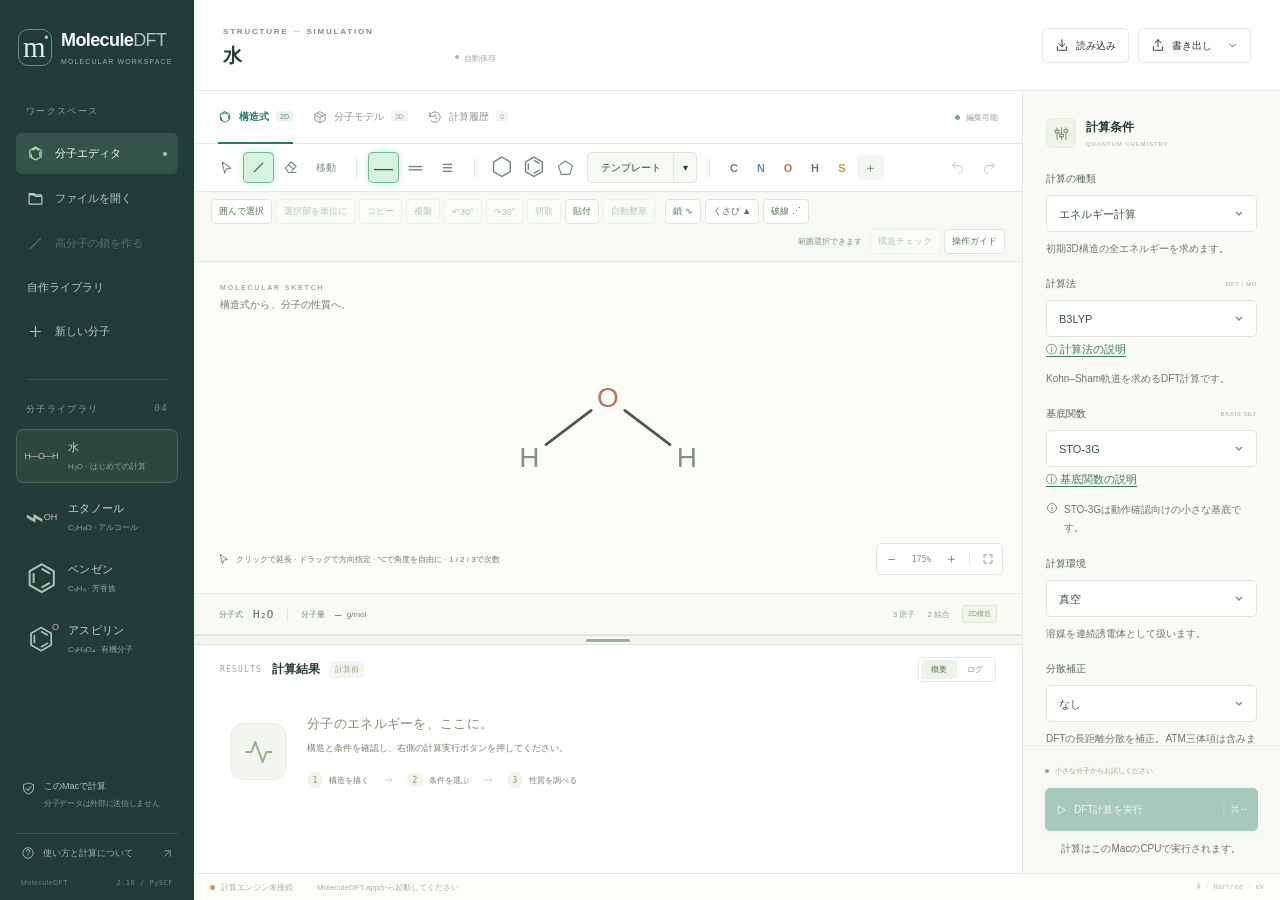
==== MoleculeDFT/web/index.html @ a533a26f "Import lab applications and remove redundant CRM recognition notice" ====
<!DOCTYPE html>
<html lang="ja">
<head>
  <meta charset="utf-8">
  <meta name="viewport" content="width=device-width,initial-scale=1">
  <title>MoleculeDFT</title>
  <link rel="stylesheet" href="style.css">
  <link rel="stylesheet" href="product.css">
</head>
<body>
  <div class="app-shell">
    <aside class="sidebar">
      <div class="brand"><div class="brand-mark">m<span>·</span></div><div>Molecule<span>DFT</span><small>MOLECULAR WORKSPACE</small></div></div>
      <div class="workspace-label">ワークスペース</div>
      <button class="nav-item active" id="workspaceButton"><i data-icon="hexagon"></i>分子エディタ<span class="nav-dot"></span></button>
      <button class="nav-item" id="openProjectButton"><i data-icon="folder"></i>ファイルを開く</button>
      <button class="nav-item" id="polymerButton"><i data-icon="bond"></i>高分子の鎖を作る</button>
      <button class="nav-item" id="newButton"><i data-icon="plus"></i>新しい分子</button>
      <div class="sidebar-rule"></div>
      <div class="workspace-label library-label">分子ライブラリ<span>04</span></div>
      <div class="examples">
        <button class="example active" data-example="water"><span class="example-structure water">H<span>—O—</span>H</span><span><strong>水</strong><small>H₂O · はじめての計算</small></span></button>
        <button class="example" data-example="ethanol"><span class="example-structure">⌁<b>OH</b></span><span><strong>エタノール</strong><small>C₂H₆O · アルコール</small></span></button>
        <button class="example" data-example="benzene"><span class="example-structure benzene">⌬</span><span><strong>ベンゼン</strong><small>C₆H₆ · 芳香族</small></span></button>
        <button class="example" data-example="aspirin"><span class="example-structure aspirin">⌬<b>O</b></span><span><strong>アスピリン</strong><small>C₉H₈O₄ · 有機分子</small></span></button>
      </div>
      <div class="sidebar-bottom"><div class="privacy-note"><i data-icon="shield"></i><span>このMacで計算<small>分子データは外部に送信しません</small></span></div><button id="helpButton" class="help-button"><i data-icon="help"></i>使い方と計算について<i data-icon="arrow-up-right"></i></button><div class="version-label">MoleculeDFT <span>2.10 / PySCF</span></div></div>
    </aside>
    <main class="workspace">
      <header class="topbar">
        <div class="document-title"><span class="eyebrow">STRUCTURE → SIMULATION</span><div><input id="moleculeName" aria-label="分子の名前" value="水" maxlength="70"><span class="save-status" id="saveStatus">自動保存</span></div></div>
        <div class="header-actions"><button class="button quiet" id="importButton"><i data-icon="import"></i>読み込み</button><div class="export-wrap"><button class="button quiet" id="exportButton"><i data-icon="export"></i>書き出し<i data-icon="chevron-down"></i></button><div class="popover hidden" id="exportMenu"><button data-export="project">プロジェクト (.json)</button><button data-export="mol">構造式 (.mol)</button><button data-export="xyz">3D座標 (.xyz)</button><button data-export="result">計算結果 (.json)</button></div></div></div>
      </header>
      <div class="workspace-body">
        <section class="editor-column">
          <div class="editor-tabs" role="tablist" aria-label="表示"><button id="tab-structure" class="editor-tab active" role="tab" aria-selected="true" data-tab="structure"><i data-icon="hexagon"></i>構造式<span>2D</span></button><button id="tab-model" class="editor-tab" role="tab" aria-selected="false" data-tab="model"><i data-icon="cube"></i>分子モデル<span>3D</span></button><button id="tab-history" class="editor-tab" role="tab" aria-selected="false" data-tab="history"><i data-icon="history"></i>計算履歴<span id="historyCount">0</span></button><div class="tab-trailing"><span class="live-dot"></span><span id="structureState">編集可能</span></div></div>
          <div class="drawing-toolbar" id="drawingToolbar">
            <div class="tool-group"><button class="tool active" data-tool="select" title="選択・移動 (V)" aria-label="選択・移動"><i data-icon="cursor"></i></button><button class="tool" data-tool="bond" title="結合を描く (B)" aria-label="結合を描く"><i data-icon="bond"></i></button><button class="tool" data-tool="erase" title="消去 (E)" aria-label="消去"><i data-icon="eraser"></i></button></div>
            <span class="toolbar-separator"></span><div class="tool-group bond-orders"><button class="tool active" data-order="1" title="単結合 (1)"><span class="bond-symbol">—</span></button><button class="tool" data-order="2" title="二重結合 (2)"><span class="bond-symbol">═</span></button><button class="tool" data-order="3" title="三重結合 (3)"><span class="bond-symbol">≡</span></button></div>
            <span class="toolbar-separator"></span><div class="tool-group"><button class="tool" data-tool="ring" title="六員環" aria-label="六員環"><span class="ring-symbol">⬡</span></button><button class="tool" data-tool="benzene" title="ベンゼン環" aria-label="ベンゼン環"><span class="ring-symbol">⌬</span></button></div>
            <span class="toolbar-separator"></span><div class="element-tools"><button class="element active" data-element="C">C</button><button class="element" data-element="N">N</button><button class="element" data-element="O">O</button><button class="element" data-element="H">H</button><button class="element" data-element="S">S</button><select id="elementSelect" aria-label="その他の元素"><option value="">＋</option><option>F</option><option>Cl</option><option>Br</option><option>I</option><option>P</option><option>B</option><option>Si</option></select></div>
            <div class="toolbar-spacer"></div><button class="tool" id="undoButton" title="取り消す (⌘Z)" aria-label="取り消す"><i data-icon="undo"></i></button><button class="tool" id="redoButton" title="やり直す (⇧⌘Z)" aria-label="やり直す"><i data-icon="redo"></i></button>
          </div>
          <div id="polymerBanner" class="polymer-banner hidden"><strong id="polymerSummary"></strong><span id="polymerDetail"></span><button id="editPolymerButton">重合度を変更</button></div>
          <div class="canvas-area" id="canvasArea">
            <div class="canvas-caption"><span class="eyebrow" id="canvasEyebrow">MOLECULAR SKETCH</span><span id="canvasDescription">構造式から、分子の性質へ。</span></div>
            <svg id="moleculeCanvas" xmlns="http://www.w3.org/2000/svg" role="img" aria-label="分子構造エディタ" tabindex="0"><g id="bondLayer"></g><g id="atomLayer"></g><g id="previewLayer"></g></svg>
            <canvas id="modelCanvas" class="hidden" aria-label="回転できる3D分子モデル"></canvas>
            <div id="modelEmpty" class="canvas-empty hidden"><div class="empty-icon"><i data-icon="cube"></i></div><h2>構造式を立体に。</h2><p>描いた分子から、計算の出発点となる<br>3D座標を生成します。</p><button class="button primary" id="prepareModelButton"><i data-icon="cube"></i>3D座標を生成</button></div>
            <div id="historyPanel" class="history-panel hidden"></div>
            <div class="canvas-empty hidden" id="emptyCanvas"><div class="empty-icon"><i data-icon="bond"></i></div><h2>ひとつの結合から。</h2><p>結合ツールでドラッグして分子を描くか、<br>ライブラリから分子を選んでください。</p><button class="button quiet" id="emptyImportButton">SMILESを読み込む<i data-icon="arrow-right"></i></button></div>
            <div class="selection-inspector hidden" id="selectionInspector"><span id="selectionLabel">C</span><label>形式電荷<select id="atomChargeSelect"><option value="-3">−3</option><option value="-2">−2</option><option value="-1">−1</option><option value="0">0</option><option value="1">+1</option><option value="2">+2</option><option value="3">+3</option></select></label><button class="tool" id="deleteSelectionButton" title="選択を削除"><i data-icon="trash"></i></button></div>
            <div class="canvas-bottom"><div class="canvas-hint" id="canvasHint"><i data-icon="cursor"></i>原子をドラッグで移動 · B で結合 · Space で移動</div><div class="zoom-controls"><button id="zoomOutButton" title="縮小">−</button><span id="zoomLabel">100%</span><button id="zoomInButton" title="拡大">＋</button><span></span><button id="fitButton" title="全体を表示" aria-label="全体を表示"><i data-icon="maximize"></i></button></div></div>
            <div class="model-legend hidden" id="modelLegend"><span><b style="background:#5d6c70"></b>C</span><span><b style="background:#e87567"></b>O</span><span><b style="background:#638acc"></b>N</span><span><b style="background:#fff;border:1px solid #aeb7b5"></b>H</span><em id="geometryLabel">力場で生成した初期構造</em></div>
          </div>
          <div class="molecule-strip"><div><span class="strip-label">分子式</span><strong id="formulaValue">H₂O</strong></div><span class="strip-divider"></span><div><span class="strip-label">分子量</span><strong id="massValue">—</strong><small>g/mol</small></div><div class="strip-right"><span id="atomCount">3 原子</span><span id="bondCount">2 結合</span><span class="structure-badge" id="moleculeBadge">2D構造</span></div></div>
          <div id="resultsDivider" class="results-divider" role="separator" tabindex="0" aria-label="描画領域と計算結果の境界" aria-orientation="horizontal" title="上下にドラッグして高さを変更 · ダブルクリックで元に戻す"><span></span></div>
          <section id="resultsPanel" class="results-panel" aria-label="計算結果">
            <div class="results-header"><div><span class="section-kicker">RESULTS</span><h2>計算結果</h2><span class="result-status" id="resultStatus">計算前</span></div><div class="result-switch"><button class="active" data-result-tab="summary">概要</button><button data-result-tab="log">ログ<span id="logIndicator"></span></button></div></div>
            <div id="resultSummary" class="result-summary"><div class="result-placeholder" id="resultPlaceholder"><div class="result-placeholder-icon"><i data-icon="wave"></i></div><div><h3>分子のエネルギーを、ここに。</h3><p>構造と条件を確認し、右側の計算実行ボタンを押してください。</p><div class="workflow-steps"><span><b>1</b>構造を描く</span><i data-icon="arrow-right"></i><span><b>2</b>条件を選ぶ</span><i data-icon="arrow-right"></i><span><b>3</b>性質を調べる</span></div></div></div><div id="resultCards" class="result-cards hidden"><div class="energy-card"><span class="metric-label">全エネルギー</span><strong id="energyValue">—</strong><span class="metric-unit">Hartree</span><small id="resultMethod">—</small></div><div class="property-card"><span class="metric-label">HOMO / LUMO ギャップ</span><div><strong id="gapValue">—</strong><span>eV</span></div><small id="orbitalValues">—</small><span class="metric-note">軌道エネルギー差（励起エネルギーではありません）</span></div><div class="property-card"><span class="metric-label">双極子モーメント</span><div><strong id="dipoleValue">—</strong><span>Debye</span></div><small id="resultTiming">—</small><button class="text-button" id="viewResultModel">計算した3D構造を見る<i data-icon="arrow-right"></i></button></div></div><div id="resultWarnings" class="result-warnings hidden"></div></div>
            <div id="resultLog" class="result-log hidden"><pre id="logContent">計算を開始すると、PySCFの実行ログが表示されます。</pre><button class="text-button" id="copyLogButton">ログをコピー</button></div>
          </section>
        </section>
        <aside class="settings-panel">
          <div class="settings-heading"><div class="settings-icon"><i data-icon="sliders"></i></div><div><h2>計算条件</h2><p>QUANTUM CHEMISTRY</p></div></div>
          <div class="settings-scroll"><div class="setting-block"><label for="taskSelect">計算の種類</label><select id="taskSelect"><option value="single">エネルギー計算</option><option value="optimize">構造最適化</option><option value="frequency">構造最適化 ＋ 振動解析</option></select><p class="field-hint" id="taskHint">初期3D構造の全エネルギーを求めます。</p></div><div class="setting-block"><label for="methodSelect">計算法<span>DFT / MO</span></label><select id="methodSelect"><optgroup label="DFT"><option>B3LYP</option><option>PBE</option><option>PBE0</option></optgroup><optgroup label="分子軌道法"><option value="HF">HF（Hartree–Fock）</option></optgroup></select><p class="field-hint" id="methodNote">Kohn–Sham軌道を求めるDFT計算です。</p></div><div class="setting-block"><label for="basisSelect">基底関数<span>BASIS SET</span></label><select id="basisSelect"><option value="sto-3g">STO-3G</option><option value="6-31g">6-31G</option><option value="6-31g(d)">6-31G(d)</option><option value="6-31+g(d)">6-31+G(d)</option><option value="def2-svp">def2-SVP</option><option value="def2-tzvp">def2-TZVP</option></select><div class="basis-note" id="basisNote"><i data-icon="info"></i>STO-3Gは動作確認向けの小さな基底です。</div></div><div class="setting-block"><label for="solventSelect">計算環境</label><select id="solventSelect"><option value="vacuum">真空</option><option value="water">水（IEF-PCM）</option><option value="thf">THF（IEF-PCM）</option><option value="toluene">トルエン（IEF-PCM）</option><option value="chloroform">クロロホルム（IEF-PCM）</option><option value="dmso">DMSO（IEF-PCM）</option></select><p class="field-hint">溶媒を連続誘電体として扱います。</p></div><div class="setting-block"><label for="dispersionSelect">分散補正</label><select id="dispersionSelect"><option value="none">なし</option><option value="d3bj2b">D3(BJ) · 二体項</option></select><p class="field-hint">DFTの長距離分散を補正。ATM三体項は含みません。</p></div><div class="settings-divider"></div><div class="setting-row"><div class="setting-block"><label for="chargeInput">全電荷</label><input id="chargeInput" type="number" value="0" min="-10" max="10" step="1"></div><div class="setting-block"><label for="multiplicityInput">スピン多重度</label><input id="multiplicityInput" type="number" value="1" min="1" max="11" step="1"></div></div><div class="spin-note">中性の閉殻分子は電荷 0・多重度 1。</div><details class="advanced-settings"><summary>詳細設定<i data-icon="chevron-down"></i></summary><div class="setting-block"><label for="threadsSelect">CPUスレッド数</label><select id="threadsSelect"><option value="1">1</option><option value="2" selected>2</option><option value="4">4</option><option value="8">8</option></select></div><div class="setting-row"><div class="setting-block"><label for="maxCyclesInput">SCF最大回数</label><input id="maxCyclesInput" type="number" value="100" min="10" max="500"></div><div class="setting-block"><label for="maxStepsInput">最適化最大回数</label><input id="maxStepsInput" type="number" value="50" min="1" max="200"></div></div></details><div class="calculation-note"><i data-icon="sparkles"></i><div><strong>2Dから3Dへ、自動で準備。</strong><p>暗黙の水素を補い、力場で初期構造を生成してからHF / DFTを実行します。</p></div></div><button class="button prepare-button" id="prepareButton"><i data-icon="cube"></i>3D構造を確認</button></div>
          <div class="run-panel"><div class="run-estimate" id="runEstimate"><span class="live-dot"></span><span>小さな分子からお試しください</span></div><button class="button run-button" id="calculateButton"><i data-icon="play"></i><span>DFT計算を実行</span><kbd>⌘ ↵</kbd></button><button class="button cancel-button hidden" id="cancelButton"><span class="spinner"></span>計算を中止</button><p id="runNote">計算はこのMacのCPUで実行されます。</p></div>
        </aside>
      </div>
      <footer class="statusbar"><div><span class="status-dot" id="engineDot"></span><span id="engineStatus">計算エンジンを確認中…</span></div><span id="statusMessage">準備完了</span><span class="status-right">Å · Hartree · eV</span></footer>
    </main>
  </div>
  <div id="toast" class="toast hidden" role="status"></div>
  <dialog id="polymerDialog" class="polymer-dialog">
    <div class="dialog-heading"><div><span class="eyebrow">POLYMER BUILDER</span><h2>繰り返し単位から、有限鎖へ。</h2></div><button class="tool" data-close-dialog="polymerDialog" aria-label="閉じる"><i data-icon="close"></i></button></div>
    <p class="dialog-copy">PE・PP・PS・PMMA・PEG・PVC・PAN・PVA・PTFEから有限鎖を作り、その分子全体をHF / DFTで計算します。</p>
    <div class="polymer-fields"><label>繰り返し単位<select id="polymerSource"><option value="pe">PE / ポリエチレン — CH₂–CH₂</option><option value="drawing">今描いている構造を単位にする</option></select></label><label>重合度 n<input id="polymerDegree" type="number" value="5" min="1" max="100" step="1"></label></div>
    <div class="polymer-pe-preview" id="polymerPEPreview"><span id="polymerPrefix">H</span> — [ <span id="polymerRepeat">CH₂–CH₂</span> ]<sub id="polymerNLabel">5</sub> — <span id="polymerSuffix">H</span></div>
    <div id="polymerAttachment" class="hidden"><p class="dialog-copy">次の単位への接続で、水素を1つずつ単結合に置き換えます。単位内の結合は変えません。図上の原子をクリックして接続点A・Bを選び、2単位の接続を確認できます。</p><svg id="polymerUnitPreview" aria-label="番号付き繰り返し単位"></svg><div class="polymer-fields"><label>接続点 A（鎖の始め）<select id="polymerHead"></select></label><label>接続点 B（次のAにつなぐ）<select id="polymerTail"></select></label></div></div>
    <div class="polymer-estimate"><strong id="polymerEstimate"></strong><p><span id="polymerTermination">両端：H / H。</span>無限鎖や結晶ではなく、有限鎖の1配座を計算します。3D生成・計算は水素込み600原子まで、量子化学計算は基底関数1200個まで。長い鎖ではnを小さくして比較してください。</p></div>
    <p id="polymerStereoNote" class="dialog-copy"></p>
    <p id="polymerError" class="inline-error hidden"></p>
    <div class="dialog-actions"><button class="button quiet" data-close-dialog="polymerDialog">キャンセル</button><button class="button primary" id="buildPolymerButton">鎖を生成<i data-icon="arrow-right"></i></button></div>
  </dialog>
  <dialog id="importDialog"><div class="dialog-heading"><div><span class="eyebrow">IMPORT STRUCTURE</span><h2>分子を読み込む</h2></div><button class="tool" data-close-dialog="importDialog" aria-label="閉じる"><i data-icon="close"></i></button></div><p class="dialog-copy">SMILES表記を入力するか、MOL / SDFファイルを開きます。</p><label class="input-label" for="smilesInput">SMILES</label><textarea id="smilesInput" rows="3" placeholder="例: CCO （エタノール）" spellcheck="false"></textarea><p id="importError" class="inline-error hidden"></p><div class="import-examples"><button data-smiles="CCO">エタノール</button><button data-smiles="c1ccccc1">ベンゼン</button><button data-smiles="CC(=O)Oc1ccccc1C(=O)O">アスピリン</button></div><div class="dialog-actions"><button class="button quiet" id="openMolButton"><i data-icon="folder"></i>ファイルを開く</button><button class="button primary" id="smilesImportButton">読み込む<i data-icon="arrow-right"></i></button></div></dialog>
  <dialog id="helpDialog"><div class="dialog-heading"><div><span class="eyebrow">A SMALL GUIDE</span><h2>描く。計算する。理解する。</h2></div><button class="tool" data-close-dialog="helpDialog" aria-label="閉じる"><i data-icon="close"></i></button></div><div class="help-content"><h3>構造式を描く</h3><p><b>B</b> で結合ツールを選び、キャンバスをドラッグ。既存の原子からドラッグすると結合を伸ばせます。元素ボタンを選んで原子をクリックすると元素を変更、空白をクリックすると原子を追加します。六員環は空白か原子をクリックして追加します。</p><p><b>V</b> 選択・移動　<b>E</b> 消去　<b>1 / 2 / 3</b> 結合次数　<b>⌘Z</b> 取り消し　<b>Delete</b> 選択を削除　<b>Space + ドラッグ</b> 表示移動。環・結合・原子の追加後は、孤立した構造が残っていないか確認してください。</p><h3>PEと高分子鎖</h3><p>左の「高分子の鎖を作る」でPEと重合度nを選びます。H–(CH₂–CH₂)ₙ–Hを有限鎖として展開します。n=5ならC₁₀H₂₂です。自分で描いた単位では番号付き原子から接続点A・Bを指定します。末端のHを単結合で置換する方式で、縮合反応・反応機構の自動推定は行いません。配座探索で複数候補を作り、待ち行列で計算・比較できます。バルク高分子や熱平衡の配座分布の計算ではありません。</p><h3>MO法とDFT</h3><p>HF（Hartree–Fock）は波動関数に基づく分子軌道法です。閉殻ではRHF、開殻ではUHFを使います。DFTでもKohn–Sham軌道を求めますが、HFとは電子間相互作用の扱いが異なります。HFはDFTの単純な上位版や高速版ではありません。HOMO/LUMOの値は計算法・基底関数に依存します。</p><h3>計算の流れ</h3><p>暗黙の水素を補い、RDKitの距離幾何と力場で初期3D構造を生成します。エネルギー計算はその構造で1点計算を行います。構造最適化ではPySCFとgeomeTRICを使って原子位置を調整します。計算結果は収束状態と合わせて確認してください。</p><h3>結果の読み方</h3><p>STO-3Gは操作確認に便利な最小基底です。分子の性質を検討する際は基底関数や計算法への依存性を確認してください。HOMO/LUMOギャップは軌道エネルギー差であり、光学励起エネルギーではありません。振動解析は「構造最適化 ＋ 振動解析」で実行できます。IEF-PCM溶媒効果とD3(BJ)分散補正に対応しています。エントロピー、自由エネルギー、IR強度は未対応です。</p><h3>立体化学と保存</h3><p>SMILES / MOLから読み込んだ立体化学は、構造を化学的に編集するまで保持します。くさび・破線の単結合で立体配置を編集できます。編集後は構造チェックでR/Sを確認してください。プロジェクトを書き出すと構造・設定・結果を保存できます。自動保存は直近の作業と最大8件の計算履歴を保持します。</p></div></dialog>
  <script src="ring-geometry.js"></script>
  <script src="app.js"></script>
  <script src="orbital-view.js"></script>
  <script src="product.js"></script>
  <script src="vibration-player.js"></script>
  <script src="workspace-layout.js"></script>
  <script src="monomer-library.js"></script>
  <script src="calculation-help.js"></script>
</body>
</html>
---- MoleculeDFT/web/style.css ----
@charset "UTF-8";
:root{--ink:#283c3b;--muted:#82908d;--line:#e5e9e5;--paper:#fff;--bg:#f7f8f4;--teal:#267b68;--teal-dark:#1b6253;--teal-light:#eaf4ee;--sidebar:#213b38;--red:#c36656;--sans:-apple-system,BlinkMacSystemFont,"Hiragino Kaku Gothic ProN","Yu Gothic",sans-serif;--mono:"SFMono-Regular",Menlo,monospace}
*{box-sizing:border-box}html,body{margin:0;width:100%;height:100%;overflow:hidden}body{font-family:var(--sans);font-size:12px;color:var(--ink);background:var(--bg);-webkit-font-smoothing:antialiased}button,input,select,textarea{font:inherit}button{cursor:pointer;color:inherit}button{border:0;background:none}button:disabled,input:disabled,select:disabled{cursor:default;opacity:.38}button:focus-visible,input:focus-visible,select:focus-visible,textarea:focus-visible,summary:focus-visible{outline:2px solid #67ab8c;outline-offset:3px}button:active:not(:disabled){transform:translateY(1px)}button:hover:not(:disabled){filter:brightness(.97)}input,textarea,select{-webkit-user-select:text;user-select:text}button,aside,.drawing-toolbar,.editor-tabs,.canvas-area{-webkit-user-select:none;user-select:none}select{appearance:none;background-image:url("data:image/svg+xml,%3Csvg width='14' height='14' xmlns='http://www.w3.org/2000/svg'%3E%3Cpath d='m4 5 3 3 3-3' stroke='%2384928c' fill='none' stroke-width='1.5'/%3E%3C/svg%3E");background-repeat:no-repeat;background-position:right 10px center}i[data-icon]{display:inline-flex;align-items:center;justify-content:center;flex-shrink:0;width:17px;height:17px}i[data-icon] svg{width:100%;height:100%;fill:none;stroke:currentColor;stroke-width:1.65;stroke-linecap:round;stroke-linejoin:round}.hidden{display:none!important}.app-shell{display:flex;height:100vh;min-width:930px;min-height:650px}.sidebar{width:194px;flex-shrink:0;background:var(--sidebar);color:#d1ddda;display:flex;flex-direction:column;padding:27px 16px 0}.brand{display:flex;align-items:center;gap:9px;margin:2px 0 39px 2px;font-size:18px;font-weight:600;letter-spacing:-.6px;color:#f8fbf8}.brand>div:last-child>span{font-weight:300;color:#abc6b9}.brand small{display:block;color:#94b2a7;font-size:7px;letter-spacing:1.1px;margin-top:7px;font-weight:500}.brand-mark{display:flex;align-items:center;justify-content:center;font-family:Georgia,serif;font-size:29px;font-weight:normal;letter-spacing:-3px;width:34px;height:37px;border:1px solid #658f7e;border-radius:10px;color:#dbece0}.brand-mark span{color:#a7cba8;position:relative;top:-10px;font-size:29px}.workspace-label{font-size:9px;font-weight:500;letter-spacing:1.3px;color:#8ba79c;margin:0 10px 13px}.nav-item{display:flex;align-items:center;gap:11px;width:100%;padding:12px 11px;margin:2px 0;border-radius:6px;font-size:11px;color:#b7ccc4;text-align:left}.nav-item.active{background:#34534a;color:#f4fbf4}.nav-item.active i{color:#b4d4ad}.nav-dot{width:4px;height:4px;border-radius:50%;background:#abcba7;margin-left:auto}.sidebar-rule{height:1px;background:#3b514b;margin:25px 10px 23px}.library-label{display:flex;justify-content:space-between}.library-label>span{color:#748e82;font-family:var(--mono);font-size:9px}.examples{display:flex;flex-direction:column;gap:7px}.example{display:flex;align-items:center;gap:10px;padding:10px 7px;border:1px solid transparent;border-radius:7px;text-align:left;color:#c9d7ce}.example.active{background:#2b4840;border-color:#486654}.example:hover{background:#2c483f}.example strong{display:block;font-size:11px;font-weight:500;letter-spacing:.3px}.example small{display:block;font-size:8px;color:#8ca69a;margin-top:6px;white-space:nowrap}.example-structure{width:34px;height:32px;display:flex;align-items:center;justify-content:center;font-size:32px;line-height:1;color:#abc4b3}.example-structure.water{font-size:9px;width:34px;letter-spacing:-1px}.example-structure.water span{color:#d5b3a2;white-space:nowrap}.example-structure b{font-family:var(--sans);font-size:9px;font-weight:500;color:#d5b3a2}.example-structure.benzene{font-size:36px}.example-structure.aspirin{font-size:30px;position:relative}.example-structure.aspirin b{position:absolute;right:-1px;top:0}.sidebar-bottom{margin-top:auto}.privacy-note{display:flex;gap:8px;margin:24px 5px 23px;color:#b6c8bc;font-size:9px;line-height:1.5}.privacy-note i{color:#97b79b;width:15px;height:15px;margin-top:1px}.privacy-note small{display:block;color:#859c8e;font-size:8px;margin-top:5px;letter-spacing:-.3px}.help-button{display:flex;gap:8px;align-items:center;color:#a1b8aa;font-size:9px;white-space:nowrap;padding:12px 5px;border-top:1px solid #3d5247;width:100%}.help-button i:first-child{width:14px;height:14px}.help-button i:last-child{width:11px;height:11px;margin-left:auto}.version-label{display:flex;justify-content:space-between;margin:7px 5px 13px;color:#6f8a7b;font-size:7px;letter-spacing:.5px}.version-label span{font-family:var(--mono);font-size:7px}.workspace{flex:1;min-width:0;display:flex;flex-direction:column}.topbar{display:flex;align-items:center;justify-content:space-between;background:#fdfdfb;border-bottom:1px solid var(--line);height:91px;padding:0 29px;flex-shrink:0}.eyebrow{font-size:8px;letter-spacing:1.8px;font-weight:600;color:#7c9387}.document-title>div{display:flex;align-items:center;gap:12px;margin-top:8px}.document-title input{border:0;background:transparent;padding:0;width:220px;color:var(--ink);font-size:19px;font-weight:600;outline:none}.document-title input:focus{box-shadow:0 1px 0 #72a891}.save-status{font-size:8px;color:#a3afa4;white-space:nowrap;padding-top:5px}.save-status:before{content:"";display:inline-block;width:4px;height:4px;border-radius:100%;background:#a9b8a7;margin-right:5px;vertical-align:2px}.header-actions{display:flex;gap:9px}.button{display:inline-flex;align-items:center;justify-content:center;gap:7px;padding:9px 12px;border:1px solid var(--line);border-radius:5px;background:var(--paper);font-weight:500;font-size:10px;line-height:1.5;white-space:nowrap;transition:background .15s}.button i{width:14px;height:14px}.button.quiet{background:#fdfdfb}.button.primary{background:var(--teal);color:white;border-color:var(--teal)}.export-wrap{position:relative}.export-wrap .button i:last-child{width:11px;height:11px;margin-left:8px}.popover{position:absolute;right:0;top:41px;background:white;border:1px solid var(--line);border-radius:8px;box-shadow:0 8px 25px #213a351a;z-index:20;padding:5px;min-width:190px}.popover button{display:block;padding:11px 12px;width:100%;text-align:left;border-radius:4px;font-size:11px}.popover button:hover{background:var(--teal-light)}.workspace-body{display:flex;flex:1;min-height:0}.editor-column{display:flex;flex:1;min-width:0;flex-direction:column;background:var(--paper)}.editor-tabs{height:53px;display:flex;align-items:stretch;gap:20px;border-bottom:1px solid var(--line);padding:0 24px;flex-shrink:0}.editor-tab{display:flex;align-items:center;gap:7px;padding:0 0;border-bottom:2px solid transparent;color:#8b9690;font-size:10px;white-space:nowrap;margin-bottom:-1px}.editor-tab i{width:14px;height:14px}.editor-tab span{font-size:7px;color:#9ba89e;font-weight:500;padding:2px 4px;background:#f4f6f2;border-radius:3px}.editor-tab.active{border-color:var(--teal);color:var(--teal);font-weight:600}.editor-tab.active span{background:var(--teal-light);color:#5c8e75}.tab-trailing{display:flex;align-items:center;gap:6px;margin-left:auto;font-size:8px;color:#92a092;white-space:nowrap}.live-dot{width:5px;height:5px;border-radius:50%;background:#79a589;display:inline-block;flex-shrink:0}.drawing-toolbar{height:54px;display:flex;align-items:center;gap:3px;padding:0 18px;flex-shrink:0;border-bottom:1px solid var(--line)}.tool-group{display:flex;gap:3px;align-items:center}.tool{width:29px;height:29px;display:inline-flex;align-items:center;justify-content:center;border-radius:4px;color:#73867d;flex-shrink:0}.tool i{width:15px;height:15px}.tool:hover{background:#f1f5ef}.tool.active{color:var(--teal);background:var(--teal-light)}.toolbar-separator{height:20px;width:1px;background:var(--line);margin:0 9px}.toolbar-spacer{flex:1}.bond-symbol{font-family:Arial,sans-serif;font-size:19px;color:inherit}.ring-symbol{font-size:25px;font-weight:400;line-height:1;position:relative;top:-1px}.element-tools{display:flex;gap:3px;align-items:center}.element{width:24px;height:27px;border-radius:4px;font-size:11px;font-weight:600;color:#6c7b73}.element[data-element=N]{color:#6d8db3}.element[data-element=O]{color:#bb7666}.element[data-element=S]{color:#bd9b40}.element.active{background:#eef2ec}.element-tools select{width:27px;padding:0;text-align:center;border:0;background:#f4f6f2;font-size:13px;height:25px;color:#687f6d;border-radius:4px}.canvas-area{flex:1;min-height:220px;position:relative;background-color:#fcfcf9;background-image:radial-gradient(#ced8c9 0.6px,transparent .6px);background-size:18px 18px;overflow:hidden}.canvas-caption{position:absolute;top:22px;left:26px;z-index:2;pointer-events:none;display:flex;flex-direction:column;gap:7px}.canvas-caption .eyebrow{font-size:7px;letter-spacing:1.8px;color:#a2afa1}.canvas-caption>span:last-child{font-size:10px;color:#a8b3a7;letter-spacing:.1px}#moleculeCanvas,#modelCanvas{display:block;width:100%;height:100%;position:absolute;inset:0;touch-action:none;outline:none}#moleculeCanvas{cursor:default}.canvas-area[data-tool=bond] #moleculeCanvas,.canvas-area[data-tool=atom] #moleculeCanvas,.canvas-area[data-tool=ring] #moleculeCanvas,.canvas-area[data-tool=benzene] #moleculeCanvas{cursor:crosshair}.canvas-area[data-tool=erase] #moleculeCanvas{cursor:not-allowed}#moleculeCanvas text{font-family:Arial,sans-serif;pointer-events:none;user-select:none}.atom-target,.bond-target{cursor:pointer}.atom-label-background{fill:#fcfcf9}.canvas-bottom{position:absolute;bottom:18px;left:24px;right:19px;display:flex;align-items:center;justify-content:space-between;gap:8px;pointer-events:none}.canvas-hint{font-size:8px;color:#98a496;display:flex;align-items:center;gap:6px;letter-spacing:0}.canvas-hint i{height:12px;width:12px}.zoom-controls{pointer-events:auto;display:flex;gap:3px;align-items:center;background:#fffffff2;border:1px solid #e3e8df;padding:3px;border-radius:5px;box-shadow:0 2px 3px #243a2904}.zoom-controls button{width:23px;height:24px;font-size:13px;display:flex;align-items:center;justify-content:center;color:#75856f}.zoom-controls button i{width:12px;height:12px}.zoom-controls>span:first-of-type{font-family:var(--mono);font-size:8px;color:#7c8b77;min-width:31px;text-align:center}.zoom-controls>span:last-of-type{height:13px;width:1px;background:#e6eadf;margin:0 3px}.canvas-empty{position:absolute;top:48%;left:50%;transform:translate(-50%,-50%);text-align:center;min-width:310px;pointer-events:none}.canvas-empty button{pointer-events:auto}.canvas-empty h2{font-size:20px;letter-spacing:.5px;font-weight:500;margin:17px 0 12px;color:#637b68}.canvas-empty p{font-size:11px;line-height:1.9;color:#a1ad9c;margin-bottom:20px}.empty-icon{width:53px;height:53px;border-radius:13px;background:#eef3e9;display:flex;align-items:center;justify-content:center;margin:auto;color:#9fb39a;transform:rotate(-6deg)}.empty-icon i{width:27px;height:27px;transform:rotate(6deg)}.selection-inspector{position:absolute;right:19px;top:18px;display:flex;align-items:center;gap:8px;background:#fff;border:1px solid #e2e8dd;border-radius:5px;padding:4px 5px 4px 10px;box-shadow:0 2px 9px #203e3010}.selection-inspector>span{font-weight:600;font-size:12px;color:#53765e}.selection-inspector label{font-size:8px;color:#7d8b76;display:flex;align-items:center;gap:4px;border-left:1px solid #e5eadf;padding-left:8px}.selection-inspector select{border:0;background-color:#f5f7f1;width:41px;padding:4px 15px 4px 5px;background-position:right 2px center;font-size:10px;border-radius:3px}.selection-inspector .tool{width:23px;height:23px}.selection-inspector .tool i{width:13px;height:13px}.model-legend{position:absolute;top:20px;right:22px;display:flex;align-items:center;gap:11px;font-size:8px;color:#71826d;max-width:70%;flex-wrap:wrap}.model-legend>span{display:flex;align-items:center;gap:4px}.model-legend b{width:7px;height:7px;border-radius:50%;display:block}.model-legend em{font-size:8px;font-style:normal;background:#ecf2e6;color:#789365;padding:5px 7px;border-radius:3px;margin-left:5px}.molecule-strip{height:42px;display:flex;align-items:center;gap:13px;flex-shrink:0;padding:0 25px;background:#f8faf6;border-top:1px solid #e5eadf;border-bottom:1px solid #e5eadf}.molecule-strip>div{display:flex;align-items:center;gap:10px}.strip-label{font-size:8px;color:#95a18f}.molecule-strip strong{font-family:var(--mono);font-size:11px;font-weight:500;color:#596e55;letter-spacing:.3px}.molecule-strip small{font-size:8px;color:#92a085;margin-left:-5px}.strip-divider{width:1px;height:13px;background:#dfe6d7}.molecule-strip>div.strip-right{margin-left:auto;gap:12px;color:#94a088;font-size:8px;white-space:nowrap}.structure-badge{border:1px solid #dce6d3;border-radius:3px;color:#85a071;padding:3px 5px;background:#f2f6ec;font-size:7px}.results-panel{height:228px;flex-shrink:0;background:#fff;padding:20px 26px 15px;overflow:auto}.results-header{display:flex;align-items:center;justify-content:space-between;margin-bottom:20px}.results-header>div:first-child{display:flex;align-items:center;gap:10px}.section-kicker{font-family:var(--mono);letter-spacing:1.2px;font-size:8px;color:#99a492}.results-header h2{font-size:12px;font-weight:600;margin:0}.result-status{font-size:8px;padding:3px 5px;border-radius:3px;background:#f4f5ef;color:#9ca48e}.result-status.success{color:#538260;background:#edf4e6}.result-status.warning{color:#b38435;background:#fbf3de}.result-status.running{color:#438978;background:#e9f4ef}.result-switch{display:flex;border:1px solid #e7ebdf;border-radius:4px;padding:2px}.result-switch button{font-size:8px;padding:4px 10px;color:#8d9980;border-radius:2px}.result-switch button.active{background:#edf3e7;color:#59835e}.result-placeholder{display:flex;align-items:center;gap:20px;padding:13px 10px 0}.result-placeholder-icon{width:57px;height:57px;background:#f3f6ee;border:1px solid #e7ecdf;border-radius:14px;display:flex;align-items:center;justify-content:center;color:#9bad89}.result-placeholder-icon i{width:30px;height:30px}.result-placeholder h3{font-size:13px;font-weight:500;margin:0 0 8px;color:#7e9271;letter-spacing:.3px}.result-placeholder p{font-size:9px;color:#a2ad95;margin:0 0 16px;line-height:1.7}.workflow-steps{display:flex;align-items:center;gap:13px;font-size:8px;color:#96a384}.workflow-steps span{display:flex;align-items:center;gap:6px}.workflow-steps b{font-family:var(--mono);font-size:8px;display:inline-flex;align-items:center;justify-content:center;background:#f1f5e9;color:#809d70;border-radius:50%;width:16px;height:16px;font-weight:400}.workflow-steps i{width:12px;height:12px;color:#c6cfba}.result-cards{display:grid;grid-template-columns:1.15fr 1fr 1fr;gap:0}.result-cards>div{padding:7px 17px;border-left:1px solid #e7ecdf;min-width:0}.result-cards>div:first-child{padding-left:0;border-left:0}.metric-label{font-size:8px;color:#8b9b7f;display:block;margin-bottom:12px}.energy-card>strong{font-family:var(--mono);font-weight:500;color:#315b41;font-size:21px;letter-spacing:-1px;display:block;white-space:nowrap}.metric-unit{font-family:var(--mono);font-size:8px;color:#a0ae94;display:block;margin:6px 0 9px}.energy-card>small{font-family:var(--mono);font-size:8px;color:#9aaa8b;display:block}.property-card>div{display:flex;gap:6px;align-items:baseline;margin-bottom:9px}.property-card strong{font-family:var(--mono);font-size:22px;font-weight:400;color:#506d42}.property-card>div>span{font-size:8px;color:#98a889}.property-card small{font-size:7px;color:#8d9c7e;display:block;line-height:1.6}.metric-note{display:block;font-size:7px;color:#adb59f;margin-top:8px;line-height:1.5}.text-button{display:inline-flex;align-items:center;gap:4px;font-size:8px;color:var(--teal);padding:0;margin-top:10px}.text-button i{width:12px;height:12px}.result-warnings{font-size:9px;line-height:1.7;color:#aa843e;background:#fbf7e9;padding:7px 10px;border-radius:4px;margin-top:10px}.result-log{position:relative}.result-log pre{font-family:var(--mono);font-size:9px;line-height:1.65;margin:0;color:#788a6b;white-space:pre-wrap;overflow:auto;max-height:123px;background:#fafcf7;border-radius:4px;padding:9px 11px;user-select:text;-webkit-user-select:text}.result-log>.text-button{position:absolute;right:9px;top:1px;background:#fafcf7;padding:3px 5px;border-radius:3px;margin:0}.settings-panel{width:258px;flex-shrink:0;background:#fafbf7;border-left:1px solid #e5eadf;display:flex;flex-direction:column}.settings-heading{display:flex;align-items:center;gap:10px;padding:27px 23px 20px}.settings-icon{width:30px;height:30px;background:#eff4e9;border:1px solid #e4ebdb;color:#79956a;border-radius:6px;display:flex;align-items:center;justify-content:center}.settings-icon i{width:15px;height:15px}.settings-heading h2{font-size:12px;font-weight:600;margin:0 0 5px}.settings-heading p{margin:0;font-size:6px;color:#a3af96;letter-spacing:.9px;font-weight:500}.settings-scroll{padding:4px 23px 0;overflow-y:auto;flex:1}.setting-block{margin-bottom:20px;min-width:0}.setting-block>label{font-size:10px;font-weight:500;display:flex;align-items:center;justify-content:space-between;color:#637a57;margin-bottom:9px}.setting-block>label span{font-size:6px;letter-spacing:.6px;color:#a3af95;font-weight:400}.setting-block>select,.setting-block>input{border:1px solid #dfe6d7;background-color:#fff;border-radius:5px;padding:10px 12px;width:100%;color:#556e48;font-size:11px;height:37px}.setting-block>select{padding-right:28px}.field-hint{font-size:8px;line-height:1.7;color:#a3ae96;margin:8px 0 0}.basis-note{font-size:8px;line-height:1.8;color:#9aa98b;display:flex;align-items:flex-start;gap:6px;margin-top:9px}.basis-note i{width:12px;height:12px;margin-top:1px}.settings-divider{height:1px;background:#e4ebda;margin:20px 0}.setting-row{display:flex;gap:11px}.setting-row>.setting-block{flex:1;margin-bottom:9px}.setting-row .setting-block>label{font-size:9px;white-space:nowrap}.setting-row input{text-align:center;font-family:var(--mono);font-size:11px;padding:8px 5px}.spin-note{font-size:8px;color:#a1ae92;line-height:1.8}.advanced-settings{margin-top:23px}.advanced-settings summary{list-style:none;cursor:pointer;display:flex;align-items:center;justify-content:space-between;color:#8c9e7b;font-size:9px}.advanced-settings summary::-webkit-details-marker{display:none}.advanced-settings summary i{width:12px;height:12px}.advanced-settings[open] summary{margin-bottom:16px}.advanced-settings[open] summary i{transform:rotate(180deg)}.advanced-settings .setting-block{margin-bottom:10px}.advanced-settings .setting-block label{font-size:8px}.advanced-settings input,.advanced-settings select{height:31px;padding-top:6px;padding-bottom:6px;font-size:10px}.calculation-note{display:flex;gap:8px;padding:14px 11px;background:#eff4e7;border:1px solid #e7eddc;border-radius:5px;margin:22px 0 12px;color:#8fa778}.calculation-note>i{height:13px;width:13px;margin-top:1px}.calculation-note strong{font-size:9px;font-weight:500;color:#7e9668}.calculation-note p{margin:7px 0 0;font-size:8px;line-height:1.8;color:#a0af8b}.prepare-button{width:100%;background:transparent;color:#83a16d;font-size:9px;border-color:#dee7d2;padding:8px;margin-bottom:18px}.run-panel{padding:20px 22px 16px;border-top:1px solid #e6ecde;background:#f7f9f2;flex-shrink:0}.run-estimate{display:flex;align-items:center;gap:6px;font-size:7px;color:#95a883;margin-bottom:12px;letter-spacing:0}.run-estimate .live-dot{width:4px;height:4px;background:#8fab78}.run-button{background:var(--teal);color:#f3faf0;border:1px solid var(--teal);padding:13px 9px;width:100%;font-size:10px;gap:7px;border-radius:5px;box-shadow:0 3px 6px #246e5020}.run-button>i{width:12px;height:12px}.run-button kbd{font-size:8px;font-weight:400;font-family:var(--sans);color:#b0d1b3;margin-left:auto;border-left:1px solid #54926d;padding-left:7px}.run-panel>p{margin:10px 0 0;text-align:center;font-size:7px;color:#a7b398;line-height:1.6}.cancel-button{width:100%;background:#fff;color:#9b7565;padding:12px;font-size:10px;border-color:#e5d9cd}.spinner{width:13px;height:13px;border:1.5px solid #dac9b8;border-top-color:#a58664;border-radius:50%;animation:spin .8s linear infinite}@keyframes spin{to{transform:rotate(360deg)}}.statusbar{height:27px;display:flex;align-items:center;gap:24px;padding:0 16px;border-top:1px solid #e5eadf;background:#fdfefa;color:#a3b096;font-size:8px;flex-shrink:0}.statusbar>div{display:flex;gap:6px;align-items:center}.status-dot{width:5px;height:5px;background:#c6cdbd;border-radius:50%}.status-dot.ready{background:#86ab73}.status-dot.error{background:#c99f63}.status-right{margin-left:auto;font-family:var(--mono);font-size:7px;color:#b4bfaa}.toast{position:fixed;bottom:47px;left:50%;transform:translateX(-50%);max-width:640px;padding:13px 19px;background:#244c3ff2;color:#f0f7e9;font-size:11px;line-height:1.65;border-radius:7px;box-shadow:0 7px 25px #244c3f24;z-index:100;pointer-events:none}.toast.error{background:#805943f5}dialog{width:520px;max-width:85vw;border:1px solid #e0e8d5;border-radius:12px;box-shadow:0 20px 80px #203c3440;background:#fcfdf9;color:var(--ink);padding:27px 29px}dialog::backdrop{background:#15342a50;backdrop-filter:blur(3px)}.dialog-heading{display:flex;align-items:center;justify-content:space-between;margin-bottom:20px}.dialog-heading h2{font-size:20px;font-weight:500;letter-spacing:.4px;margin:9px 0 0}.dialog-heading .eyebrow{font-size:8px}.dialog-heading>.tool{align-self:flex-start}.dialog-copy{font-size:11px;line-height:1.8;color:#96a484;margin:0 0 22px}.input-label{display:block;font-size:9px;font-weight:600;letter-spacing:1px;color:#8ca079;margin-bottom:10px}textarea{width:100%;padding:13px;border:1px solid #dfe7d3;border-radius:5px;background:#fff;font-family:var(--mono);font-size:12px;line-height:1.7;color:#5c7950;resize:vertical}textarea::placeholder{color:#bdc8b0;font-family:var(--sans);font-size:10px}.import-examples{display:flex;gap:8px;margin:12px 0 24px}.import-examples button{font-size:8px;color:#8da577;border:1px solid #e2e9d7;border-radius:3px;padding:5px 8px;background:#f4f7ef}.dialog-actions{display:flex;justify-content:space-between;border-top:1px solid #e4eadb;padding-top:19px}.inline-error{font-size:10px;color:#b37554;line-height:1.6}.help-content{max-height:65vh;overflow:auto;padding-right:6px}.help-content h3{font-size:12px;font-weight:600;color:#75915f;margin:24px 0 10px}.help-content h3:first-child{margin-top:0}.help-content p{font-size:10px;line-height:2;color:#8b9d79}.help-content b{font-weight:500;color:#668751}.history-panel{position:absolute;inset:0;overflow:auto;padding:26px;background:#f9fbf5;z-index:3}.history-empty{height:100%;display:flex;flex-direction:column;align-items:center;justify-content:center;color:#a4b494;font-size:11px;line-height:1.9;text-align:center}.history-empty i{width:33px;height:33px;margin-bottom:18px;color:#b5c6a4}.history-card{display:flex;align-items:center;gap:15px;background:#fff;border:1px solid #e1ead6;border-radius:7px;padding:16px;margin-bottom:10px}.history-card-symbol{width:36px;height:36px;background:#f1f6e9;display:flex;align-items:center;justify-content:center;border-radius:6px;color:#8ba875}.history-card-symbol i{width:19px;height:19px}.history-card h3{font-size:11px;font-weight:500;margin:0 0 6px;color:#6e8b56}.history-card p{font-family:var(--mono);font-size:8px;color:#a0b18e;margin:0}.history-card .history-energy{margin-left:auto;text-align:right}.history-energy strong{font-family:var(--mono);display:block;font-size:13px;font-weight:400;color:#6c8b53;margin-bottom:7px}.history-energy small{font-size:8px;color:#9bb184}.history-card>button{color:#81a165;background:#f2f7eb;font-size:9px;padding:8px 10px;border-radius:4px}.history-info{font-size:9px;color:#99aa8a;margin:0 0 20px;line-height:1.7}.busy .live-dot{animation:pulse 1.5s ease-in-out infinite}@keyframes pulse{50%{opacity:.35}}
@media(min-width:1450px){.sidebar{width:214px;padding-left:22px;padding-right:22px}.settings-panel{width:290px}.settings-scroll{padding-left:28px;padding-right:28px}.settings-heading{padding-left:28px}.run-panel{padding-left:27px;padding-right:27px}.results-panel{height:247px;padding-top:23px}.result-placeholder{padding-top:20px}.canvas-caption{top:27px;left:30px}.topbar{height:98px}.editor-tabs{height:57px}.drawing-toolbar{height:58px}.tool{width:32px;height:32px}.element{width:28px}.editor-tab{font-size:11px}.nav-item{font-size:12px}.example strong{font-size:12px}.example small{font-size:9px}.energy-card>strong{font-size:25px}.property-card strong{font-size:26px}}
@media(max-width:1100px){.sidebar{width:169px;padding-left:10px;padding-right:10px}.brand{font-size:16px}.brand small{font-size:6px}.brand-mark{width:30px;font-size:26px}.settings-panel{width:225px}.settings-heading{padding-left:17px;padding-right:17px}.settings-scroll{padding-left:17px;padding-right:17px}.run-panel{padding-left:17px;padding-right:17px}.toolbar-separator{margin:0 5px}.drawing-toolbar{padding-left:12px;padding-right:12px}.tool{width:25px}.element{width:21px}.tool-group,.element-tools{gap:1px}.editor-tabs{gap:14px;padding-left:19px;padding-right:17px}.tab-trailing{display:none}.topbar{padding-left:21px;padding-right:19px}.document-title input{width:170px}.results-panel{padding-left:20px;padding-right:20px}.canvas-hint{font-size:7px}.energy-card>strong{font-size:17px}.result-cards>div{padding-left:12px;padding-right:10px}.property-card strong{font-size:19px}.metric-label{font-size:7px}.workflow-steps{gap:8px}.results-header{margin-bottom:14px}.molecule-strip{padding:0 18px;gap:10px}.molecule-strip>div{gap:7px}.molecule-strip>div.strip-right{gap:9px}.canvas-bottom{left:18px}.privacy-note{font-size:8px}.privacy-note small{font-size:7px}.help-button{font-size:8px}}
@media(max-height:760px){.topbar{height:77px}.editor-tabs{height:46px}.drawing-toolbar{height:46px}.results-panel{height:193px;padding-top:15px;padding-bottom:10px}.result-placeholder{padding-top:3px}.settings-heading{padding-top:20px;padding-bottom:15px}.setting-block{margin-bottom:15px}.settings-divider{margin:14px 0}.advanced-settings{margin-top:17px}.calculation-note{margin-top:17px;padding:10px}.run-panel{padding-top:14px;padding-bottom:12px}.sidebar .brand{margin-bottom:27px}.sidebar-rule{margin-top:20px;margin-bottom:18px}.results-header{margin-bottom:14px}}

/* Keep small scientific labels readable on the light workspace. */
.setting-block label,.advanced-settings summary{color:#50664f}.setting-block select,.setting-block input{color:#3b583d}.field-hint,.basis-note,.spin-note,.calculation-note p,.run-panel>p{color:#6a7864;font-size:10px}.metric-label,.metric-unit,.metric-note,.property-card small,.energy-card small,.property-card>div>span{color:#6b7966}.metric-label{font-size:10px}.result-warnings{color:#866126;font-size:10px}.strip-label,.molecule-strip small,.strip-right{color:#73806c}.result-log pre{color:#42543c;font-size:11px}.canvas-caption>span:last-child,.canvas-hint{color:#6f7c6b}.result-placeholder p,.workflow-steps{color:#72806a}

.polymer-dialog{width:620px;max-width:90vw;max-height:90vh;overflow:auto}.polymer-fields{display:flex;gap:18px;margin:18px 0}.polymer-fields label{display:flex;flex-direction:column;gap:9px;flex:1;font-size:11px;color:#50664f}.polymer-fields select,.polymer-fields input{min-width:0;width:100%;padding:11px;border:1px solid #d7e1d7;border-radius:5px;background-color:#fff;color:#355743}.polymer-fields input{max-width:110px}.polymer-fields>label:first-child{flex:3}.polymer-pe-preview{text-align:center;padding:25px 8px;background:#f0f5ec;border-radius:8px;color:#315747;font-size:23px;letter-spacing:1px}.polymer-estimate{background:#f7f8f2;padding:16px;margin:18px 0;border-radius:6px;font-size:12px;color:#466449}.polymer-estimate p{font-size:11px;line-height:1.8;color:#6a7864;margin-bottom:0}#polymerUnitPreview{width:100%;height:175px;background:#f4f8f1;border-radius:6px}.polymer-banner{display:flex;gap:12px;align-items:center;padding:11px 22px;background:#edf4e8;border-bottom:1px solid #d9e4d3;font-size:10px;color:#466447;flex-shrink:0}.polymer-banner strong{font-weight:600}.polymer-banner button{margin-left:auto;border-bottom:1px solid #6b9277;color:#32664e;font-size:10px}.polymer-banner span{color:#61745d}@media(max-width:1100px){.polymer-banner{gap:7px;padding:10px 14px;font-size:9px}}
---- MoleculeDFT/web/product.css ----
.product-actions{display:flex;gap:6px;flex-wrap:wrap;padding:9px 15px;border-bottom:1px solid var(--line,#e3e9e1);background:#f6f8f2}.product-actions button{padding:7px 10px;border:1px solid #dae4d8;border-radius:5px;font-size:10px;background:#fff}.product-actions .badge{margin-left:5px;color:#24745e}.product-dialog{width:min(940px,94vw);max-width:94vw;max-height:90vh;overflow:auto;padding:25px}.product-dialog h2{font-size:23px;margin:10px 0 15px}.product-dialog h3{font-size:14px}.product-dialog .dialog-heading{margin-bottom:15px}.product-dialog p{line-height:1.7}.product-tabs{display:flex;gap:8px;flex-wrap:wrap;margin:15px 0}.product-tabs button,.product-small{border:1px solid #d5e0d5;border-radius:5px;padding:7px 11px;font-size:11px;background:#f8faf5}.product-tabs button.active{background:#227b65;color:#fff}.product-fields{display:grid;grid-template-columns:repeat(3,minmax(0,1fr));gap:12px;margin:15px 0}.product-fields label{font-size:11px;line-height:1.8;display:block}.product-fields input,.product-fields select{display:block;width:100%;padding:9px;border:1px solid #d8e2d6;border-radius:5px;background-color:#fff}.product-table-wrap{overflow:auto;max-height:340px;margin:12px 0}.product-table{border-collapse:collapse;width:100%;font-size:11px;text-align:left}.product-table td,.product-table th{padding:10px 9px;border-bottom:1px solid #e0e7dc;white-space:nowrap}.product-table th{color:#7a8a7e;font-weight:500}.product-table tr.selected{background:#eaf4e9}.product-table button{color:#227b65;text-decoration:underline;margin-right:10px}.product-note{color:#6d7e70;font-size:11px;line-height:1.8}.product-warning{padding:11px;background:#f8f1df;color:#75613c;border-radius:5px;line-height:1.7;font-size:11px}.product-error{color:#a73c33;white-space:pre-wrap;line-height:1.7}.product-kpis{display:flex;gap:22px;flex-wrap:wrap;background:#f2f7ec;padding:18px;border-radius:7px}.product-kpis strong{display:block;font-size:19px;color:#245e4c;margin-top:5px}.product-kpis span{font-size:10px;color:#7a8d7b}.product-log{white-space:pre-wrap;overflow:auto;max-height:230px;background:#1e3832;color:#d6e9dc;padding:15px;border-radius:5px;font:10px/1.5 ui-monospace,monospace}.product-canvas{width:100%;height:360px;display:block;background:#f4f7ef;border:1px solid #e1e8da;border-radius:8px;touch-action:none}.product-view-controls{display:flex;align-items:center;gap:12px;flex-wrap:wrap;font-size:11px;margin:12px 0}.product-view-controls select{padding:8px;border:1px solid #d6e0d5;border-radius:5px}.product-view-controls input[type=range]{width:150px}.advanced-polymer{border-top:1px solid #e0e7dc;margin:12px 0;padding-top:12px}.advanced-polymer summary{cursor:pointer;color:#3c7760;font-size:12px}.advanced-polymer .product-fields{grid-template-columns:repeat(2,minmax(0,1fr));gap:9px}.release-state{padding:12px;background:#f2f6ee;border-radius:7px;font-size:11px;line-height:1.8}.recovery-banner{padding:10px 15px;background:#fff4d9;color:#72582f;font-size:11px}.product-compare-chart{height:160px;display:flex;align-items:flex-end;gap:12px;padding:10px 20px;background:#f6f8f2;overflow:auto}.product-compare-bar{min-width:70px;flex:1;background:#91b7a0;position:relative;color:#244b3e;text-align:center;font-size:10px;padding:5px}.product-compare-bar span{position:absolute;bottom:calc(100% + 4px);left:0;width:100%}.orbital-key{display:flex;gap:15px;font-size:11px}.orbital-key b{padding-left:14px;position:relative}.orbital-key b:before{content:'';position:absolute;left:0;top:3px;width:9px;height:9px;background:#5288c7;border-radius:50%}.orbital-key b:last-child:before{background:#da8568}@media(max-width:1100px){.product-actions{padding:6px 10px;gap:4px}.product-actions button{padding:6px 7px;font-size:9px}.product-dialog{padding:20px}.product-fields{grid-template-columns:repeat(2,minmax(0,1fr))}}
.library-rows{max-height:52vh;overflow:auto;margin:15px 0}.library-entry{border:1px solid #dce6d6;border-radius:6px;margin:10px 0;padding:12px}.library-entry h3{margin:0}.library-entry svg{height:140px}.library-entry .button{margin:4px}.library-preview svg{height:190px}.structure-context{position:fixed;z-index:150;background:white;padding:5px;border:1px solid #b9cbbd;border-radius:6px;box-shadow:0 4px 16px #183c3430}.terminal-panel{padding:12px;border:1px solid #dce6d6;border-radius:5px;margin:10px 0}.terminal-panel h3{margin:0;font-size:12px}
.vibration-controls{display:flex;align-items:center;gap:12px;flex-wrap:wrap;margin:12px 0;font-size:11px}.vibration-controls label{display:flex;align-items:center;gap:6px}.vibration-controls select{max-width:220px;padding:6px;border:1px solid #c9d8c8;border-radius:5px}.vibration-controls input[type=range]{width:100px}.vibration-controls output{min-width:45px}
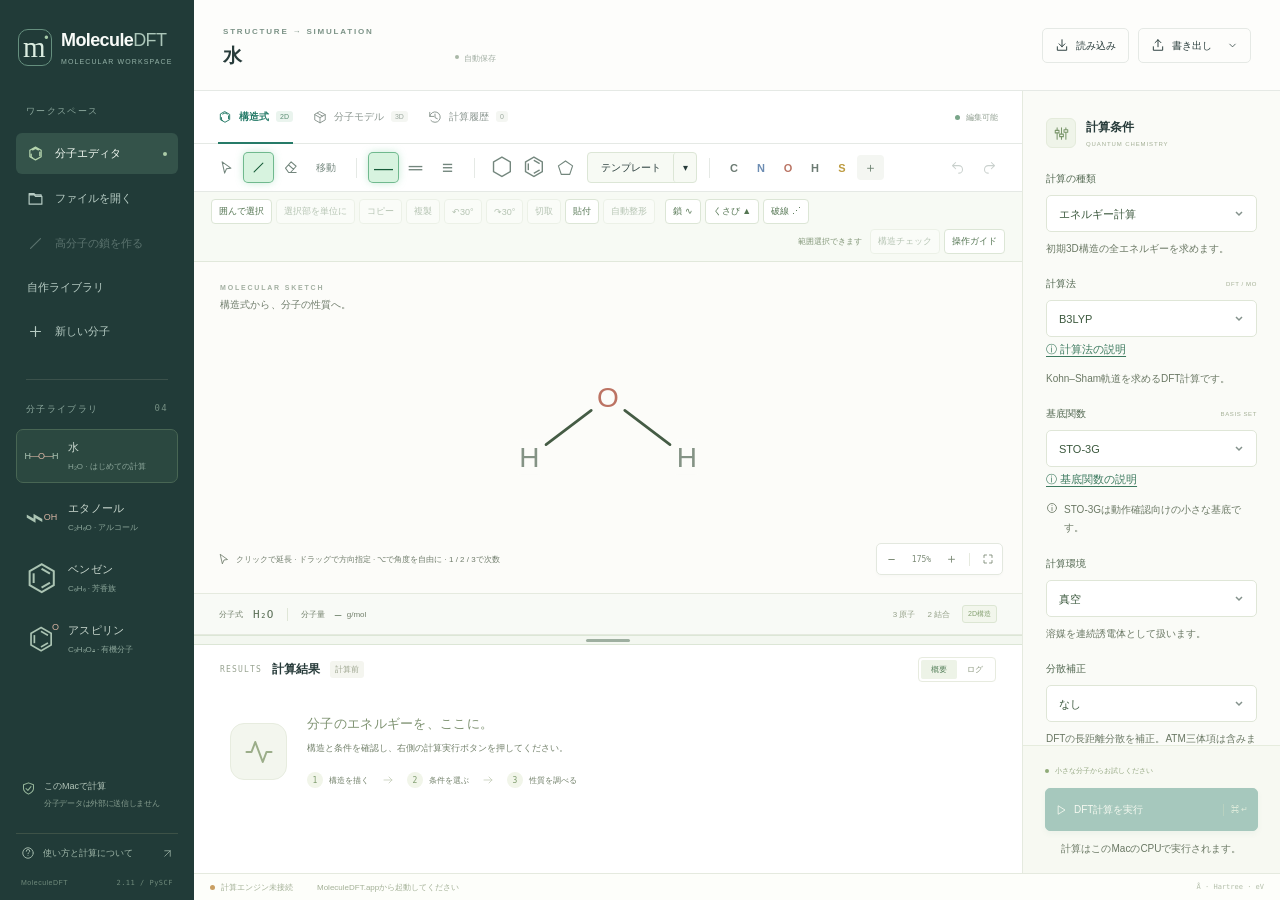
==== commit ddc63cc2: "Add MoleculeDFT reaction energy diagrams and image export" ====
--- a/MoleculeDFT/web/index.html
+++ b/MoleculeDFT/web/index.html
@@ -24,7 +24,7 @@
         <button class="example" data-example="benzene"><span class="example-structure benzene">⌬</span><span><strong>ベンゼン</strong><small>C₆H₆ · 芳香族</small></span></button>
         <button class="example" data-example="aspirin"><span class="example-structure aspirin">⌬<b>O</b></span><span><strong>アスピリン</strong><small>C₉H₈O₄ · 有機分子</small></span></button>
       </div>
-      <div class="sidebar-bottom"><div class="privacy-note"><i data-icon="shield"></i><span>このMacで計算<small>分子データは外部に送信しません</small></span></div><button id="helpButton" class="help-button"><i data-icon="help"></i>使い方と計算について<i data-icon="arrow-up-right"></i></button><div class="version-label">MoleculeDFT <span>2.10 / PySCF</span></div></div>
+      <div class="sidebar-bottom"><div class="privacy-note"><i data-icon="shield"></i><span>このMacで計算<small>分子データは外部に送信しません</small></span></div><button id="helpButton" class="help-button"><i data-icon="help"></i>使い方と計算について<i data-icon="arrow-up-right"></i></button><div class="version-label">MoleculeDFT <span>2.11 / PySCF</span></div></div>
     </aside>
     <main class="workspace">
       <header class="topbar">
@@ -88,6 +88,7 @@
   <script src="app.js"></script>
   <script src="orbital-view.js"></script>
   <script src="product.js"></script>
+  <script src="energy-diagram.js"></script>
   <script src="vibration-player.js"></script>
   <script src="workspace-layout.js"></script>
   <script src="monomer-library.js"></script>
--- a/MoleculeDFT/web/product.css
+++ b/MoleculeDFT/web/product.css
@@ -1,3 +1,5 @@
 .product-actions{display:flex;gap:6px;flex-wrap:wrap;padding:9px 15px;border-bottom:1px solid var(--line,#e3e9e1);background:#f6f8f2}.product-actions button{padding:7px 10px;border:1px solid #dae4d8;border-radius:5px;font-size:10px;background:#fff}.product-actions .badge{margin-left:5px;color:#24745e}.product-dialog{width:min(940px,94vw);max-width:94vw;max-height:90vh;overflow:auto;padding:25px}.product-dialog h2{font-size:23px;margin:10px 0 15px}.product-dialog h3{font-size:14px}.product-dialog .dialog-heading{margin-bottom:15px}.product-dialog p{line-height:1.7}.product-tabs{display:flex;gap:8px;flex-wrap:wrap;margin:15px 0}.product-tabs button,.product-small{border:1px solid #d5e0d5;border-radius:5px;padding:7px 11px;font-size:11px;background:#f8faf5}.product-tabs button.active{background:#227b65;color:#fff}.product-fields{display:grid;grid-template-columns:repeat(3,minmax(0,1fr));gap:12px;margin:15px 0}.product-fields label{font-size:11px;line-height:1.8;display:block}.product-fields input,.product-fields select{display:block;width:100%;padding:9px;border:1px solid #d8e2d6;border-radius:5px;background-color:#fff}.product-table-wrap{overflow:auto;max-height:340px;margin:12px 0}.product-table{border-collapse:collapse;width:100%;font-size:11px;text-align:left}.product-table td,.product-table th{padding:10px 9px;border-bottom:1px solid #e0e7dc;white-space:nowrap}.product-table th{color:#7a8a7e;font-weight:500}.product-table tr.selected{background:#eaf4e9}.product-table button{color:#227b65;text-decoration:underline;margin-right:10px}.product-note{color:#6d7e70;font-size:11px;line-height:1.8}.product-warning{padding:11px;background:#f8f1df;color:#75613c;border-radius:5px;line-height:1.7;font-size:11px}.product-error{color:#a73c33;white-space:pre-wrap;line-height:1.7}.product-kpis{display:flex;gap:22px;flex-wrap:wrap;background:#f2f7ec;padding:18px;border-radius:7px}.product-kpis strong{display:block;font-size:19px;color:#245e4c;margin-top:5px}.product-kpis span{font-size:10px;color:#7a8d7b}.product-log{white-space:pre-wrap;overflow:auto;max-height:230px;background:#1e3832;color:#d6e9dc;padding:15px;border-radius:5px;font:10px/1.5 ui-monospace,monospace}.product-canvas{width:100%;height:360px;display:block;background:#f4f7ef;border:1px solid #e1e8da;border-radius:8px;touch-action:none}.product-view-controls{display:flex;align-items:center;gap:12px;flex-wrap:wrap;font-size:11px;margin:12px 0}.product-view-controls select{padding:8px;border:1px solid #d6e0d5;border-radius:5px}.product-view-controls input[type=range]{width:150px}.advanced-polymer{border-top:1px solid #e0e7dc;margin:12px 0;padding-top:12px}.advanced-polymer summary{cursor:pointer;color:#3c7760;font-size:12px}.advanced-polymer .product-fields{grid-template-columns:repeat(2,minmax(0,1fr));gap:9px}.release-state{padding:12px;background:#f2f6ee;border-radius:7px;font-size:11px;line-height:1.8}.recovery-banner{padding:10px 15px;background:#fff4d9;color:#72582f;font-size:11px}.product-compare-chart{height:160px;display:flex;align-items:flex-end;gap:12px;padding:10px 20px;background:#f6f8f2;overflow:auto}.product-compare-bar{min-width:70px;flex:1;background:#91b7a0;position:relative;color:#244b3e;text-align:center;font-size:10px;padding:5px}.product-compare-bar span{position:absolute;bottom:calc(100% + 4px);left:0;width:100%}.orbital-key{display:flex;gap:15px;font-size:11px}.orbital-key b{padding-left:14px;position:relative}.orbital-key b:before{content:'';position:absolute;left:0;top:3px;width:9px;height:9px;background:#5288c7;border-radius:50%}.orbital-key b:last-child:before{background:#da8568}@media(max-width:1100px){.product-actions{padding:6px 10px;gap:4px}.product-actions button{padding:6px 7px;font-size:9px}.product-dialog{padding:20px}.product-fields{grid-template-columns:repeat(2,minmax(0,1fr))}}
 .library-rows{max-height:52vh;overflow:auto;margin:15px 0}.library-entry{border:1px solid #dce6d6;border-radius:6px;margin:10px 0;padding:12px}.library-entry h3{margin:0}.library-entry svg{height:140px}.library-entry .button{margin:4px}.library-preview svg{height:190px}.structure-context{position:fixed;z-index:150;background:white;padding:5px;border:1px solid #b9cbbd;border-radius:6px;box-shadow:0 4px 16px #183c3430}.terminal-panel{padding:12px;border:1px solid #dce6d6;border-radius:5px;margin:10px 0}.terminal-panel h3{margin:0;font-size:12px}
 .vibration-controls{display:flex;align-items:center;gap:12px;flex-wrap:wrap;margin:12px 0;font-size:11px}.vibration-controls label{display:flex;align-items:center;gap:6px}.vibration-controls select{max-width:220px;padding:6px;border:1px solid #c9d8c8;border-radius:5px}.vibration-controls input[type=range]{width:100px}.vibration-controls output{min-width:45px}
+
+.energy-dialog{width:min(1220px,94vw);max-width:94vw;max-height:92vh;overflow:auto;padding:24px;border:1px solid #cedbcc;border-radius:12px;background:#fbfcf8;color:#29453d}.energy-settings{display:flex;flex-wrap:wrap;gap:12px}.energy-settings label{display:flex;flex-direction:column;gap:5px;font-size:12px}.energy-settings input:not([type=checkbox]){min-width:180px}.energy-dialog input,.energy-dialog select,.energy-dialog button{font:inherit;border:1px solid #cfdbd1;border-radius:5px;padding:7px;background:white;color:#29453d}.energy-dialog button{cursor:pointer}.energy-dialog #energyPreview{overflow:auto;background:white;border:1px solid #dae3db;margin:14px 0}.energy-dialog #energyPreview>svg{width:100%;min-width:780px;height:auto;display:block}.energy-table{overflow:auto}.energy-table table{width:100%;border-collapse:collapse;font-size:12px}.energy-table th,.energy-table td{padding:5px;text-align:left;border-bottom:1px solid #e1e8e1}.energy-table td:first-child input{width:110px}.energy-table input[type=number]{width:140px}.energy-table td:nth-child(2) input{width:55px}.energy-table small{display:block;max-width:200px;color:#667b6c}.energy-tools,.energy-edge{display:flex;gap:8px;flex-wrap:wrap;margin:9px 0}.energy-edge input{flex:1;min-width:160px}#energyWarnings{color:#895721;font-size:12px;line-height:1.7}#energyStatus{font-size:12px;color:#805231}.energy-dialog::backdrop{background:#143d3444}
